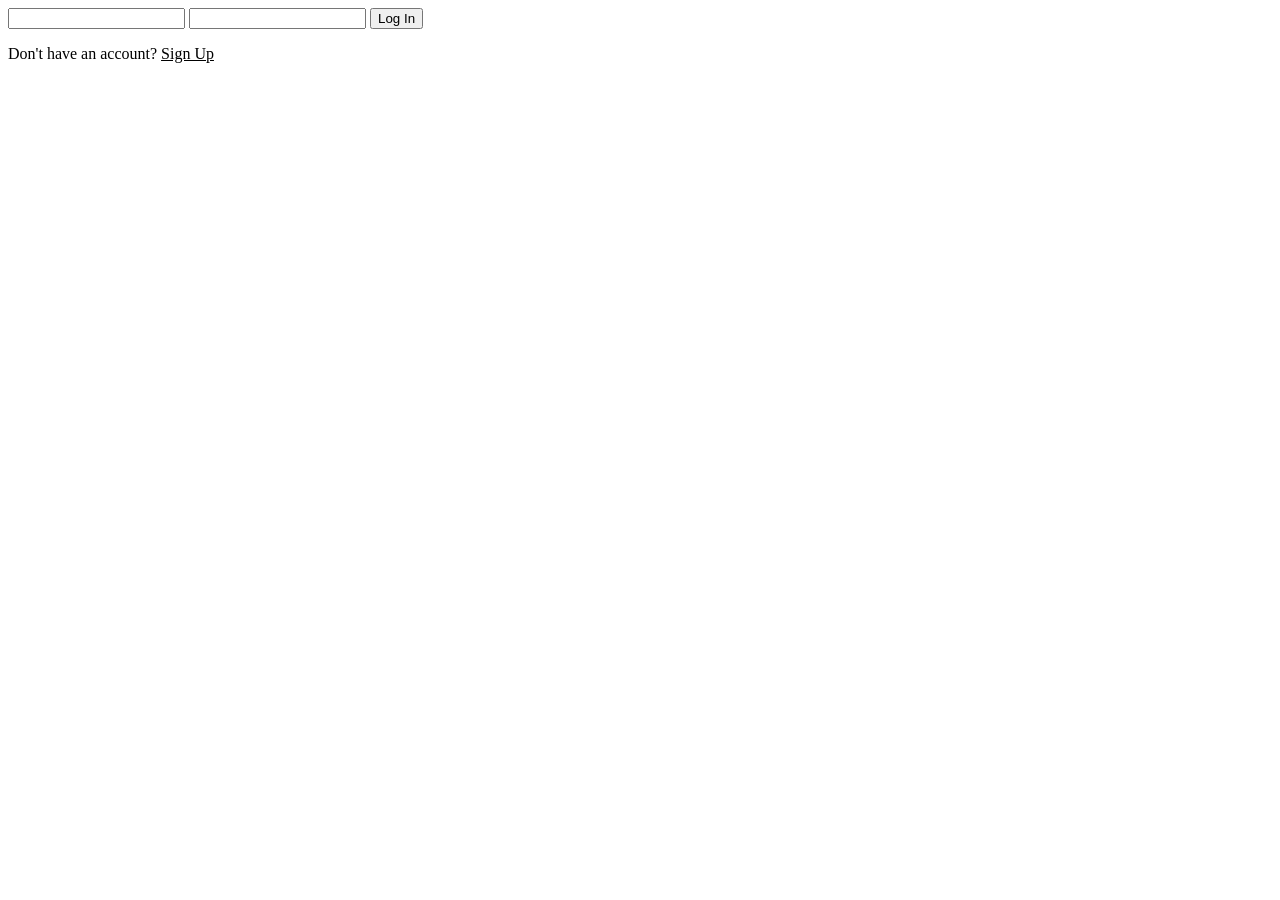
==== auth.html @ 6453859c "signuplogin" ====
<!DOCTYPE html>
<html lang="en">
<head>
    <meta charset="UTF-8">
    <meta name="viewport" content="width=device-width, initial-scale=1.0">
    <title>Complexity Analyzer</title>
</head>
<body>
    <div id="signupForm"> 
        <input type="text" id="signupEmail">
        <input type="number" id="emailCode">
        <button id="sendCodeButton">Send New Code</button>
        <input type="password" id="signupPass0">
        <input type="password" id="signupPass1">
        <button id="signupButton">Sign Up</button>
        <p>
            Already have an account? 
            <u id="gotoLogin"style="cursor: pointer;">Log In</u>
        </p>
    </div>
    <div id="loginForm"> 
        <input type="text" id="loginEmail">
        <input type="password" id="loginPass">
        <button id="loginButton">Log In</button>
        <p>
            Don't have an account? 
            <u id="gotoSignup"style="cursor: pointer;">Sign Up</u>
        </p>
    </div>
    <script type="module" src="js/auth.js"></script>
</body>
</html>
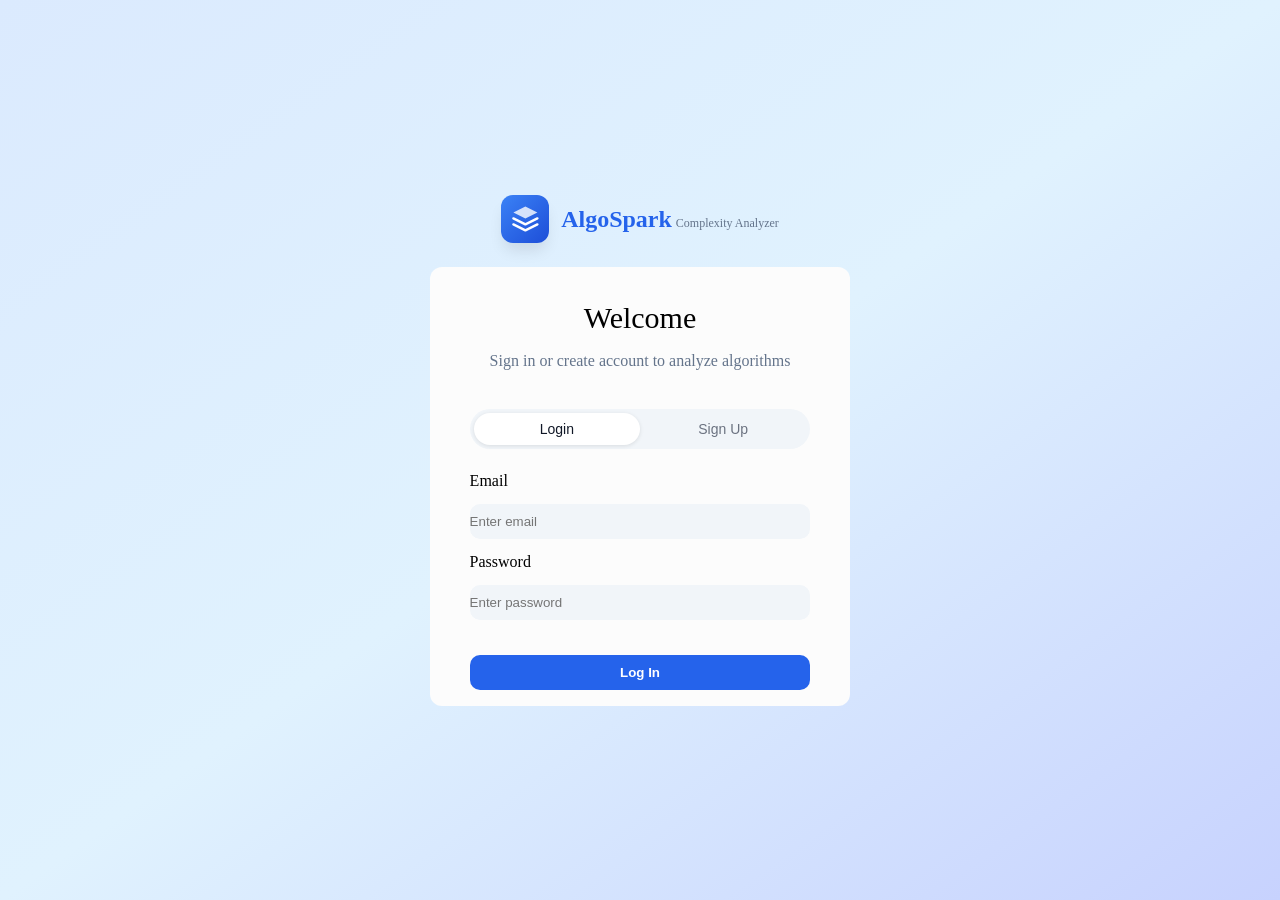
==== commit a281f16d: "Updated several files auth.html:     Add:         - Logo section with SVG branding (AlgoSpark)      " ====
--- a/auth.html
+++ b/auth.html
@@ -3,30 +3,67 @@
 <head>
     <meta charset="UTF-8">
     <meta name="viewport" content="width=device-width, initial-scale=1.0">
+    <link rel="stylesheet" href="assets/style.css">
+    <link rel="stylesheet" href="assets/reset.css">
     <title>Complexity Analyzer</title>
 </head>
 <body>
-    <div id="signupForm"> 
-        <input type="text" id="signupEmail">
-        <input type="number" id="emailCode">
-        <button id="sendCodeButton">Send New Code</button>
-        <input type="password" id="signupPass0">
-        <input type="password" id="signupPass1">
-        <button id="signupButton">Sign Up</button>
-        <p>
-            Already have an account? 
-            <u id="gotoLogin"style="cursor: pointer;">Log In</u>
-        </p>
+    <!-- Logo -->
+    <div class="logo-container">
+        <div class="logo">
+            <svg viewBox="0 0 24 24" fill="none" xmlns="http://www.w3.org/2000/svg">
+                        <path d="M12 2L2 7L12 12L22 7L12 2Z" fill="currentColor" opacity="0.8"/>
+                        <path d="M2 17L12 22L22 17" stroke="currentColor" stroke-width="2" stroke-linecap="round" stroke-linejoin="round"/>
+                        <path d="M2 12L12 17L22 12" stroke="currentColor" stroke-width="2" stroke-linecap="round" stroke-linejoin="round"/>
+                    </svg>
+        </div>
+        <div class="logo-text">
+            <span class="logo-title">AlgoSpark</span>
+            <span class="logo-subtitle">Complexity Analyzer</span>
+        </div>
     </div>
-    <div id="loginForm"> 
-        <input type="text" id="loginEmail">
-        <input type="password" id="loginPass">
-        <button id="loginButton">Log In</button>
-        <p>
-            Don't have an account? 
-            <u id="gotoSignup"style="cursor: pointer;">Sign Up</u>
-        </p>
+
+    <!-- Login/Signup Page -->
+    <div id="form-card">
+    
+        <div class="title-header">
+           <h1>Welcome</h1>
+            <p>Sign in or create account to analyze algorithms</p>
+       </div>
+
+        <div class="auth-card">
+            <div class="tab-group">
+                <button class="tab active" id="gotoLogin">Login</button>
+                <button class="tab" id="gotoSignup">Sign Up</button>
+            </div>
+        </div>
+            
+        <div id="signupForm"> 
+        <div class="signup-content">
+            <label for="email">Email</label>
+            <input type="text" id="signupEmail" placeholder="Enter email" required>
+            <label>Password</label>
+            <input type="password" id="signupPass0" placeholder="Enter Password" required>
+            <label>Confirm Password</label>
+            <input type="password" id="signupPass1" placeholder="Confirm Password" required>
+            <!-- <input type="number" id="emailCode"> -->
+            <button id="sendCodeButton">Send Verification Code</button>
+            <!-- <button id="signupButton">Sign Up</button> -->
+        </div>
+        
     </div>
+    <div id="loginForm">
+        <div class="login-content">
+        <label for="email">Email</label>
+        <input type="text" id="loginEmail" placeholder="Enter email" required>
+        <label for="password">Password</label>
+        <input type="password" id="loginPass" placeholder="Enter password" required>
+        <button id="loginButton">Log In</button> 
+        </div>
+       
+    </div>
+    </div>
+    
     <script type="module" src="js/auth.js"></script>
 </body>
 </html>
--- a/assets/style.css
+++ b/assets/style.css
@@ -0,0 +1,168 @@
+@import url("https://fonts.googleapis.com/css2?family=Inter:wght@400;500;600;700&family=Poppins:wght@600;700&display=swap");
+body {
+    display: flex;
+    justify-content: center;
+    flex-direction: column;
+    align-items: center;
+    background: linear-gradient(to bottom right, #dbeafe, #e0f2fe, #c7d2fe);
+    height: 100vh;
+    font-family: 'Inter', 'apple-system', 'BlinkMacSystemFont', 'Segoe UI', sans-serif;
+}
+
+/* Logo and Group Name*/
+
+
+.logo-container {
+    display: flex;
+    align-items: center;
+    gap: 0.75rem;
+    justify-content: center;
+    margin-bottom: 1.5rem;
+    
+}
+    
+.logo-title {
+    font-size: 1.5rem;
+    font-weight: 700;
+    color: #2563eb;
+    line-height: 1;
+}
+
+.logo-subtitle {
+    font-size: 0.75rem;
+    color: #64748b;
+}
+
+.logo {
+    width: 3rem;
+    height: 3rem;
+    border-radius: 0.75rem;
+    background: linear-gradient(to bottom right, #3b82f6, #1d4ed8);
+    display: flex;
+    align-items: center;
+    justify-content: center;
+    box-shadow: 0 10px 15px -3px rgba(0, 0, 0, 0.1);
+}
+
+.logo svg {
+    width: 60%;
+    height: 60%;
+    color: white;
+}
+
+ /* Main Form for both Login and Signup */
+#form-card {
+    display: flex;
+    flex-direction: column;
+    background-color: #fcfcfc;
+    padding: 1rem 2.5rem;
+    border-radius: 0.75rem;
+}
+
+ /* Login Form */
+
+#loginForm {
+    display: flex;
+    flex-direction: column;
+}
+
+.login-content {
+    display: flex;
+    flex-direction: column;
+    gap: 15px;
+}
+
+#loginEmail, #loginPass {
+    padding: 10px 0;
+    border-radius: 10px;
+    border: none;
+    background-color: #f1f5f9;
+}
+
+#loginButton {
+    font-weight: bold;
+    padding: 10px;
+    color: white;
+    background-color: #2563eb;
+    border-radius: 10px;
+    border: none;
+    margin-top: 20px;
+}
+
+/* Title Header */
+
+.title-header {
+    text-align: center;
+}
+
+.title-header h1, .title-header p {
+     margin: 20px;
+}
+
+.title-header h1 {
+    font-size: 30px;
+}
+
+.title-header p {
+    color: #64748b;
+}
+
+/* Signup Form */
+
+#signupForm {
+    display: flex;
+    flex-direction: column;
+}
+
+.signup-content {
+    display: flex;
+    flex-direction: column;
+    gap: 15px;
+}
+
+#signupEmail, #signupPass0, #signupPass1 {
+    padding: 10px 0;
+    border-radius: 10px;
+    border: none;
+    background-color: #f1f5f9;
+}
+
+#sendCodeButton {
+    font-weight: bold;
+    padding: 10px;
+    color: white;
+    background-color: #2563eb;
+    border-radius: 10px;
+    border: none;
+}
+
+
+/* Tab Switcher */
+
+.tab-group {
+    display: flex;
+    justify-content: center;
+    background-color: #f1f5f9;
+    border-radius: 999px;
+    padding: 4px;
+    margin-bottom: 24px;
+    margin-top: 20px;
+}
+
+.tab {
+    flex: 1;
+    padding: 8px;
+    border: none;
+    background: transparent;
+    border-radius: 999px;
+    font-size: 14px;
+    font-weight: 500;
+    color: #6b7280;
+    cursor: pointer; 
+}
+
+.tab.active {
+    background-color: #fff;
+    color: #111827;
+    box-shadow: 0 1px 4px rgba(0, 0, 0, 0.10);
+}
